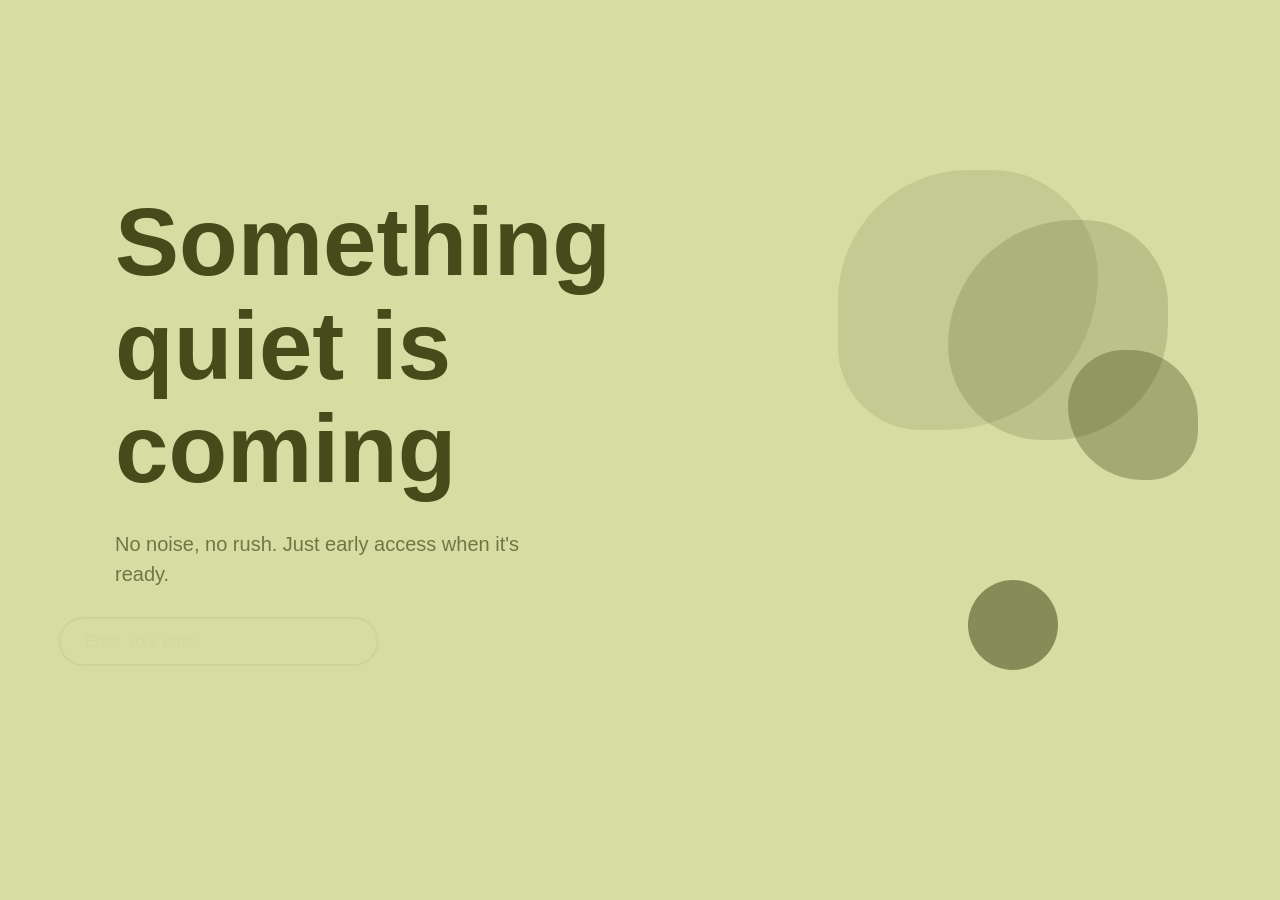
==== index.html @ 670f314c "feat: initial UI with animation" ====
<!DOCTYPE html>
<html lang="en">
<head>
  <meta charset="UTF-8">
  <meta name="viewport" content="width=device-width, initial-scale=1.0">
  <title>Yugen — Waitlist</title>
  <link rel="stylesheet" href="style.css">
  <script src="https://cdnjs.cloudflare.com/ajax/libs/gsap/3.12.5/gsap.min.js"></script>
</head>
<body>
  <section class="hero">
    <div class="wipe"></div>
    <div class="shapes">
      <div class="shape shape-1"></div>
      <div class="shape shape-2"></div>
      <div class="shape shape-3"></div>
      <div class="shape shape-4"></div>
    </div>
    <div class="content">
      <h1 class="headline"></h1>
      <p class="subtext">No noise, no rush. Just early access when it's ready.</p>
      <form class="waitlist-form">
        <input type="email" placeholder="Enter your email" required />
        <button type="submit">Join</button>
      </form>
      <p class="microtext"><span class="count" data-target="212">0</span> people already in — join before it's loud.</p>
    </div>
  </section>
  <script src="script.js"></script>
</body>
</html>
---- style.css ----
* {
  margin: 0;
  padding: 0;
  box-sizing: border-box;
}

body {
  font-family: -apple-system, BlinkMacSystemFont, "Segoe UI", Roboto, Helvetica, Arial, sans-serif;
  overflow: hidden;
  background: #454b1b;
}

.hero {
  position: relative;
  width: 100vw;
  height: 100vh;
  overflow: hidden;
  background: #d7dca3;
  --text-color: #454b1b;
  --btn-bg: #454b1b;
  --btn-text: #d7dca3;
  --input-border: #454b1b;
  --shape-color: #454b1b;
}

.wipe {
  position: absolute;
  inset: 0;
  background: #454b1b;
  transform: scaleX(0);
  transform-origin: left center;
  z-index: 1;
  pointer-events: none;
}

.shapes {
  position: absolute;
  right: 8vw;
  top: 50%;
  transform: translateY(-50%);
  z-index: 2;
  pointer-events: none;
  width: 320px;
  height: 400px;
}

.shape {
  position: absolute;
  background: var(--shape-color);
  will-change: transform, background-color;
}

.shape-1 {
  width: 220px;
  height: 220px;
  border-radius: 60% 40% 55% 45%;
  opacity: 0.18;
  top: -30px;
  right: 10px;
}

.shape-2 {
  width: 130px;
  height: 130px;
  border-radius: 45% 55% 40% 60%;
  opacity: 0.35;
  top: 100px;
  right: -20px;
}

.shape-3 {
  width: 260px;
  height: 260px;
  border-radius: 55% 45% 65% 35%;
  opacity: 0.12;
  top: -80px;
  right: 80px;
}

.shape-4 {
  width: 90px;
  height: 90px;
  border-radius: 50%;
  opacity: 0.55;
  bottom: -20px;
  right: 120px;
}

.content {
  position: relative;
  z-index: 3;
  display: flex;
  flex-direction: column;
  align-items: flex-start;
  justify-content: center;
  height: 100%;
  padding: 2rem 2rem 2rem max(2rem, 9vw);
  text-align: left;
  gap: 1.75rem;
  max-width: 36rem;
}

.headline {
  font-size: clamp(2.5rem, 8vw, 6rem);
  font-weight: 700;
  line-height: 1.08;
  color: var(--text-color);
  will-change: color;
}

.headline .word {
  display: inline-block;
  will-change: transform, opacity;
}

.subtext {
  font-size: clamp(1rem, 2vw, 1.25rem);
  color: var(--text-color);
  opacity: 0.7;
  max-width: 32rem;
  line-height: 1.5;
  will-change: color, transform, opacity;
}

.waitlist-form {
  display: flex;
  flex-direction: row;
  gap: 0.75rem;
  width: 100%;
  max-width: 28rem;
}

.waitlist-form input {
  flex: 1;
  max-width: 20rem;
  padding: 0.85rem 1.5rem;
  border: 2px solid var(--input-border);
  border-radius: 999px;
  background: transparent;
  font-size: 1rem;
  font-family: inherit;
  color: var(--text-color);
  outline: none;
  will-change: color, border-color, transform, opacity;
}

.waitlist-form input::placeholder {
  color: var(--text-color);
  opacity: 0.45;
}

.waitlist-form input:focus {
  outline: 2px solid var(--input-border);
  outline-offset: 2px;
}

.waitlist-form button {
  padding: 0.85rem 2rem;
  border: none;
  border-radius: 999px;
  background: var(--btn-bg);
  color: var(--btn-text);
  font-size: 1rem;
  font-weight: 600;
  font-family: inherit;
  cursor: pointer;
  white-space: nowrap;
  will-change: transform, opacity, color, background-color;
}

.microtext {
  font-size: 0.875rem;
  color: var(--text-color);
  opacity: 0.6;
  will-change: color, transform, opacity;
}

.count {
  font-variant-numeric: tabular-nums;
}

@media (max-width: 768px) {
  .shapes {
    display: none;
  }

  .content {
    align-items: center;
    text-align: center;
    padding: 1.5rem;
    max-width: 100%;
  }

  .waitlist-form {
    flex-direction: column;
    align-items: stretch;
  }

  .waitlist-form input {
    max-width: 100%;
  }

  .waitlist-form button {
    width: 100%;
  }
}

@media (max-width: 600px) {
  .content {
    gap: 1.25rem;
  }
}

@media (max-height: 500px) {
  .content {
    gap: 0.75rem;
    padding: 1rem;
  }
}
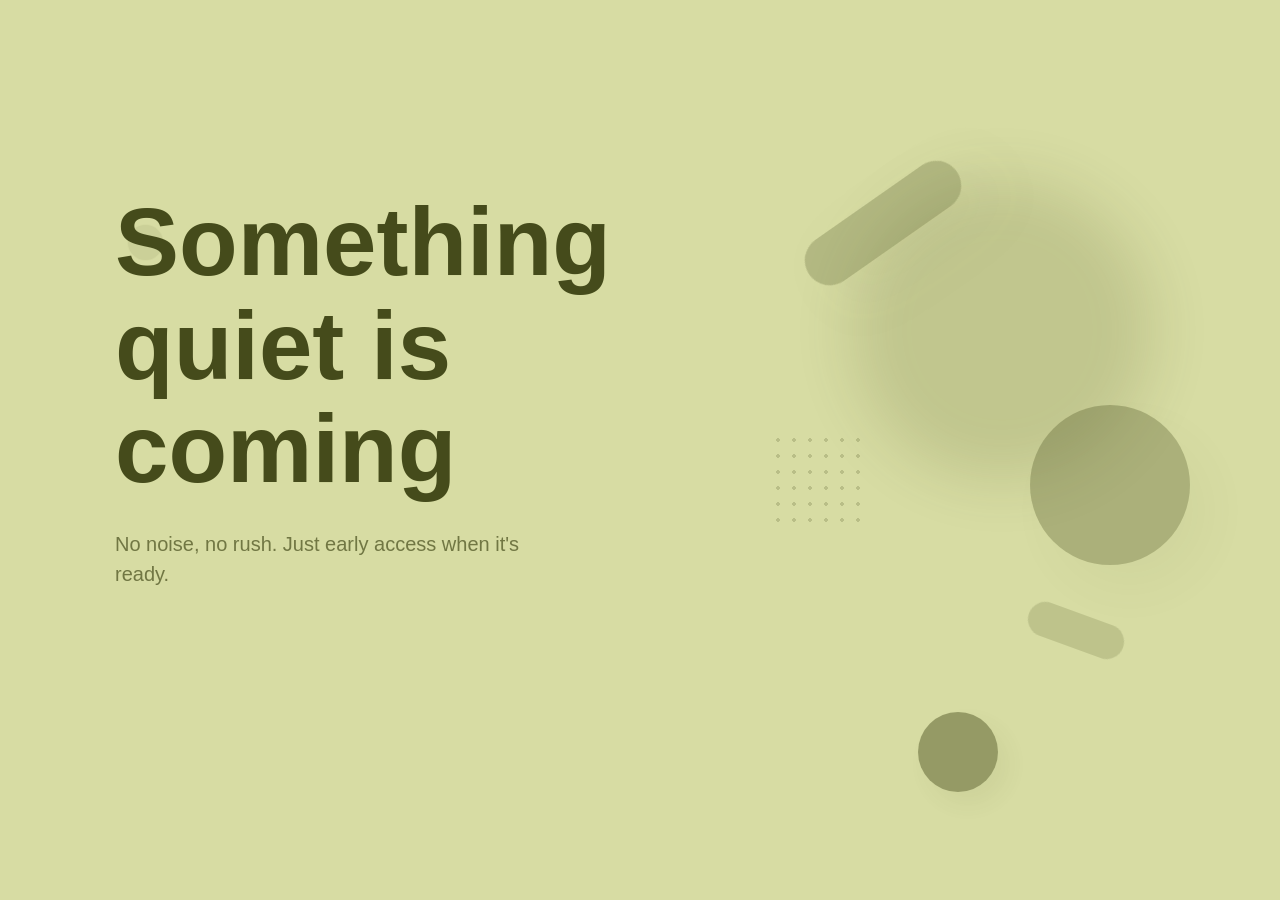
==== commit 2aa226a1: "feat: change animation direction" ====
--- a/index.html
+++ b/index.html
@@ -15,6 +15,9 @@
       <div class="shape shape-2"></div>
       <div class="shape shape-3"></div>
       <div class="shape shape-4"></div>
+      <div class="shape shape-5"></div>
+      <div class="shape shape-6"></div>
+      <div class="shape shape-7"></div>
     </div>
     <div class="content">
       <h1 class="headline"></h1>
--- a/style.css
+++ b/style.css
@@ -35,55 +35,93 @@
 
 .shapes {
   position: absolute;
-  right: 8vw;
-  top: 50%;
-  transform: translateY(-50%);
+  inset: 0;
   z-index: 2;
   pointer-events: none;
-  width: 320px;
-  height: 400px;
+  overflow: hidden;
 }
 
 .shape {
   position: absolute;
+  will-change: transform, background-color;
+}
+
+.shape-1 {
+  width: 300px;
+  height: 300px;
+  border-radius: 50%;
+  background: #454b1b;
+  opacity: 0.15;
+  filter: blur(30px);
+  top: 20%;
+  right: 10%;
+}
+
+.shape-2 {
+  width: 160px;
+  height: 160px;
+  border-radius: 50%;
   background: var(--shape-color);
-  will-change: transform, background-color;
-}
-
-.shape-1 {
-  width: 220px;
-  height: 220px;
-  border-radius: 60% 40% 55% 45%;
+  opacity: 0.3;
+  top: 45%;
+  right: 7%;
+  box-shadow: 20px 25px 50px rgba(69, 75, 27, 0.15);
+}
+
+.shape-3 {
+  width: 80px;
+  height: 80px;
+  border-radius: 50%;
+  background: var(--shape-color);
+  opacity: 0.45;
+  bottom: 12%;
+  right: 22%;
+  box-shadow: 10px 12px 25px rgba(69, 75, 27, 0.15);
+}
+
+.shape-4 {
+  width: 180px;
+  height: 50px;
+  border-radius: 999px;
+  background: var(--shape-color);
+  opacity: 0.25;
+  top: 22%;
+  right: 24%;
+  transform: rotate(-35deg);
+  transform-origin: center;
+  box-shadow: 20px 25px 50px rgba(69, 75, 27, 0.15);
+}
+
+.shape-5 {
+  width: 100px;
+  height: 35px;
+  border-radius: 999px;
+  background: #454b1b;
   opacity: 0.18;
-  top: -30px;
-  right: 10px;
-}
-
-.shape-2 {
-  width: 130px;
-  height: 130px;
-  border-radius: 45% 55% 40% 60%;
-  opacity: 0.35;
-  top: 100px;
-  right: -20px;
-}
-
-.shape-3 {
-  width: 260px;
-  height: 260px;
-  border-radius: 55% 45% 65% 35%;
-  opacity: 0.12;
-  top: -80px;
-  right: 80px;
-}
-
-.shape-4 {
-  width: 90px;
-  height: 90px;
-  border-radius: 50%;
-  opacity: 0.55;
-  bottom: -20px;
-  right: 120px;
+  bottom: 28%;
+  right: 12%;
+  transform: rotate(20deg);
+  transform-origin: center;
+}
+
+.shape-6 {
+  width: 100px;
+  height: 100px;
+  background-image: radial-gradient(#454b1b 2px, transparent 2px);
+  background-size: 16px 16px;
+  opacity: 0.2;
+  top: 48%;
+  right: 32%;
+}
+
+.shape-7 {
+  width: 35px;
+  height: 35px;
+  border-radius: 50%;
+  background: #454b1b;
+  opacity: 0.08;
+  top: 25%;
+  left: 10%;
 }
 
 .content {
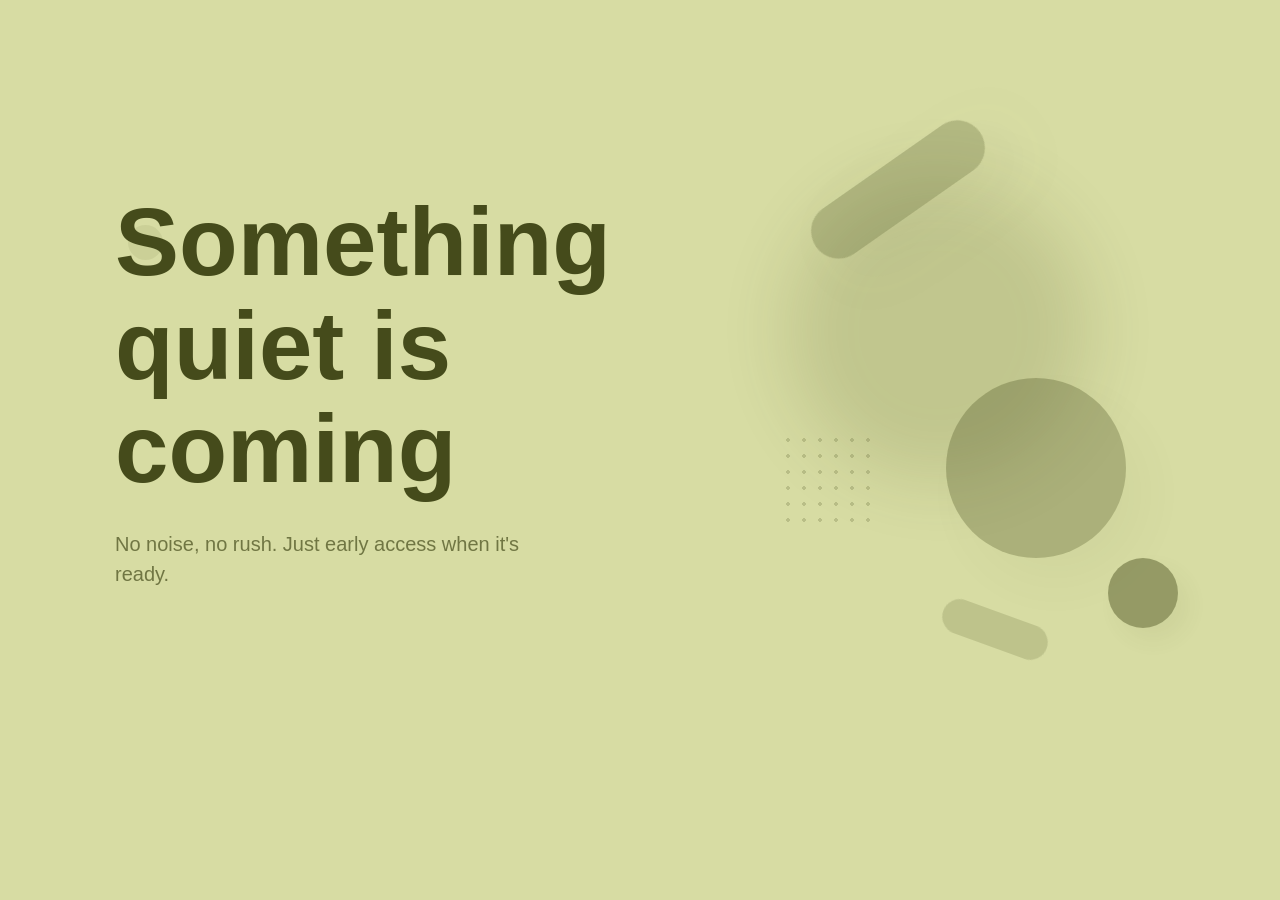
==== commit 1227a9ef: "feat: fix shape color" ====
--- a/index.html
+++ b/index.html
@@ -10,23 +10,25 @@
 <body>
   <section class="hero">
     <div class="wipe"></div>
-    <div class="shapes">
-      <div class="shape shape-1"></div>
-      <div class="shape shape-2"></div>
-      <div class="shape shape-3"></div>
-      <div class="shape shape-4"></div>
-      <div class="shape shape-5"></div>
-      <div class="shape shape-6"></div>
-      <div class="shape shape-7"></div>
-    </div>
-    <div class="content">
-      <h1 class="headline"></h1>
-      <p class="subtext">No noise, no rush. Just early access when it's ready.</p>
-      <form class="waitlist-form">
-        <input type="email" placeholder="Enter your email" required />
-        <button type="submit">Join</button>
-      </form>
-      <p class="microtext"><span class="count" data-target="212">0</span> people already in — join before it's loud.</p>
+    <div class="hero-container">
+      <div class="shapes">
+        <div class="shape shape-1"></div>
+        <div class="shape shape-2"></div>
+        <div class="shape shape-3"></div>
+        <div class="shape shape-4"></div>
+        <div class="shape shape-5"></div>
+        <div class="shape shape-6"></div>
+        <div class="shape shape-7"></div>
+      </div>
+      <div class="content">
+        <h1 class="headline"></h1>
+        <p class="subtext">No noise, no rush. Just early access when it's ready.</p>
+        <form class="waitlist-form">
+          <input type="email" placeholder="Enter your email" required />
+          <button type="submit">Join</button>
+        </form>
+        <p class="microtext"><span class="count" data-target="212">0</span> people already in — join before it's loud.</p>
+      </div>
     </div>
   </section>
   <script src="script.js"></script>
--- a/style.css
+++ b/style.css
@@ -23,6 +23,15 @@
   --shape-color: #454b1b;
 }
 
+.hero-container {
+  position: relative;
+  width: 100%;
+  max-width: 1440px;
+  height: 100%;
+  margin: 0 auto;
+  z-index: 2;
+}
+
 .wipe {
   position: absolute;
   inset: 0;
@@ -52,62 +61,62 @@
   border-radius: 50%;
   background: #454b1b;
   opacity: 0.15;
-  filter: blur(30px);
+  filter: blur(35px);
   top: 20%;
-  right: 10%;
+  right: 15%;
 }
 
 .shape-2 {
-  width: 160px;
-  height: 160px;
+  width: 180px;
+  height: 180px;
   border-radius: 50%;
   background: var(--shape-color);
   opacity: 0.3;
-  top: 45%;
-  right: 7%;
+  top: 42%;
+  right: 12%;
   box-shadow: 20px 25px 50px rgba(69, 75, 27, 0.15);
 }
 
 .shape-3 {
-  width: 80px;
-  height: 80px;
+  width: 70px;
+  height: 70px;
   border-radius: 50%;
   background: var(--shape-color);
   opacity: 0.45;
-  bottom: 12%;
-  right: 22%;
+  top: 62%;
+  right: 8%;
   box-shadow: 10px 12px 25px rgba(69, 75, 27, 0.15);
 }
 
 .shape-4 {
-  width: 180px;
-  height: 50px;
+  width: 200px;
+  height: 55px;
   border-radius: 999px;
   background: var(--shape-color);
   opacity: 0.25;
-  top: 22%;
-  right: 24%;
+  top: 18%;
+  right: 22%;
   transform: rotate(-35deg);
   transform-origin: center;
   box-shadow: 20px 25px 50px rgba(69, 75, 27, 0.15);
 }
 
 .shape-5 {
-  width: 100px;
+  width: 110px;
   height: 35px;
   border-radius: 999px;
   background: #454b1b;
   opacity: 0.18;
-  bottom: 28%;
-  right: 12%;
+  top: 68%;
+  right: 18%;
   transform: rotate(20deg);
   transform-origin: center;
 }
 
 .shape-6 {
-  width: 100px;
-  height: 100px;
-  background-image: radial-gradient(#454b1b 2px, transparent 2px);
+  width: 90px;
+  height: 90px;
+  background-image: radial-gradient(var(--shape-color) 2px, transparent 2px);
   background-size: 16px 16px;
   opacity: 0.2;
   top: 48%;
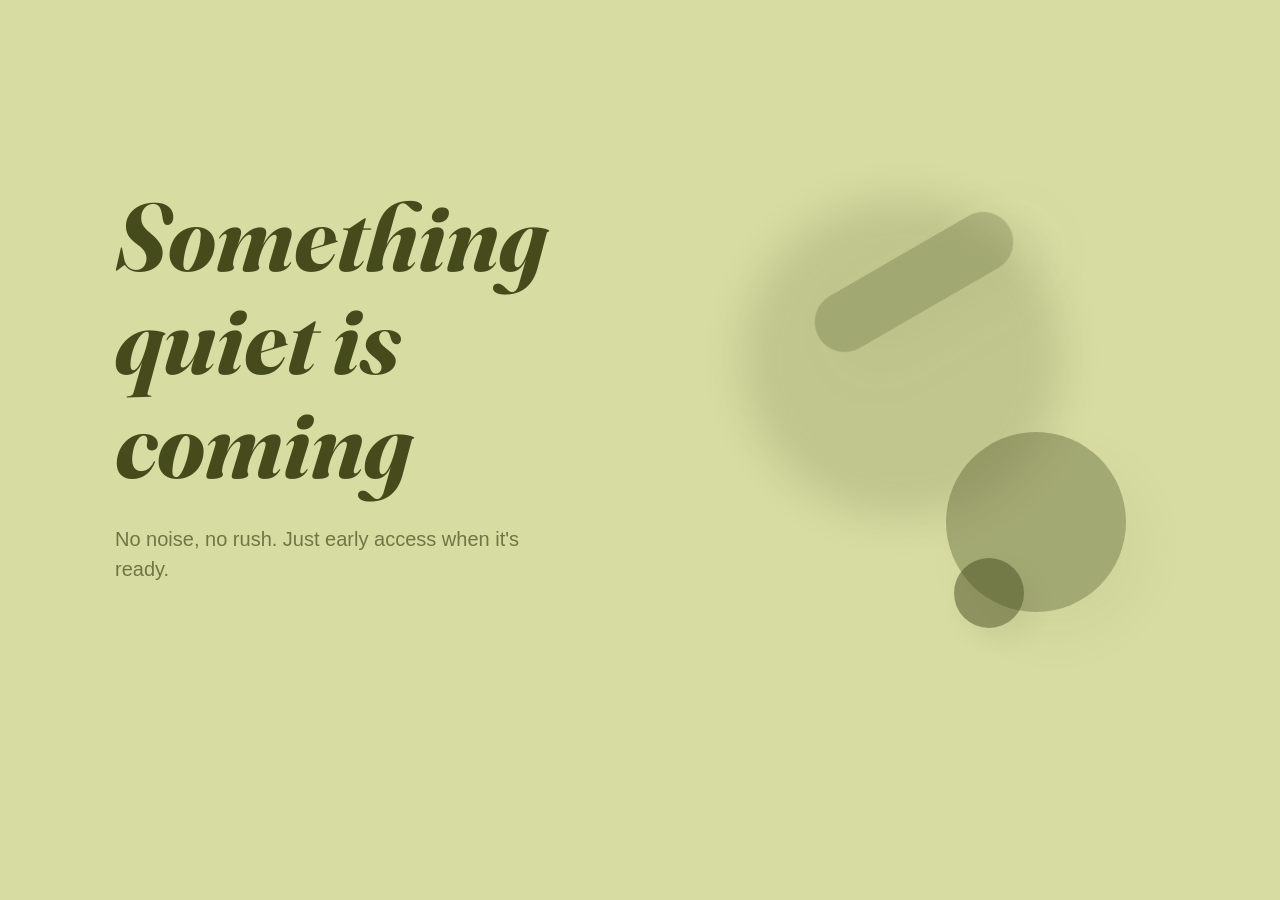
==== commit 2d6f3de9: "feat: switch font to fraunces" ====
--- a/index.html
+++ b/index.html
@@ -5,6 +5,9 @@
   <meta name="viewport" content="width=device-width, initial-scale=1.0">
   <title>Yugen — Waitlist</title>
   <link rel="stylesheet" href="style.css">
+  <link rel="preconnect" href="https://fonts.googleapis.com">
+  <link rel="preconnect" href="https://fonts.gstatic.com" crossorigin>
+  <link href="https://fonts.googleapis.com/css2?family=Fraunces:ital,opsz,wght@0,9..144,600..900;1,9..144,600..900&display=swap" rel="stylesheet">
   <script src="https://cdnjs.cloudflare.com/ajax/libs/gsap/3.12.5/gsap.min.js"></script>
 </head>
 <body>
@@ -16,9 +19,6 @@
         <div class="shape shape-2"></div>
         <div class="shape shape-3"></div>
         <div class="shape shape-4"></div>
-        <div class="shape shape-5"></div>
-        <div class="shape shape-6"></div>
-        <div class="shape shape-7"></div>
       </div>
       <div class="content">
         <h1 class="headline"></h1>
--- a/style.css
+++ b/style.css
@@ -56,14 +56,14 @@
 }
 
 .shape-1 {
-  width: 300px;
-  height: 300px;
+  width: 320px;
+  height: 320px;
   border-radius: 50%;
   background: #454b1b;
   opacity: 0.15;
-  filter: blur(35px);
-  top: 20%;
-  right: 15%;
+  filter: blur(20px);
+  top: 22%;
+  right: 17%;
 }
 
 .shape-2 {
@@ -71,66 +71,34 @@
   height: 180px;
   border-radius: 50%;
   background: var(--shape-color);
-  opacity: 0.3;
-  top: 42%;
+  opacity: 0.35;
+  top: 48%;
   right: 12%;
   box-shadow: 20px 25px 50px rgba(69, 75, 27, 0.15);
 }
 
 .shape-3 {
+  width: 220px;
+  height: 60px;
+  border-radius: 999px;
+  background: var(--shape-color);
+  opacity: 0.25;
+  top: 28%;
+  right: 20%;
+  transform: rotate(-30deg);
+  transform-origin: center;
+  box-shadow: 20px 25px 50px rgba(69, 75, 27, 0.15);
+}
+
+.shape-4 {
   width: 70px;
   height: 70px;
   border-radius: 50%;
   background: var(--shape-color);
-  opacity: 0.45;
+  opacity: 0.50;
   top: 62%;
-  right: 8%;
+  right: 20%;
   box-shadow: 10px 12px 25px rgba(69, 75, 27, 0.15);
-}
-
-.shape-4 {
-  width: 200px;
-  height: 55px;
-  border-radius: 999px;
-  background: var(--shape-color);
-  opacity: 0.25;
-  top: 18%;
-  right: 22%;
-  transform: rotate(-35deg);
-  transform-origin: center;
-  box-shadow: 20px 25px 50px rgba(69, 75, 27, 0.15);
-}
-
-.shape-5 {
-  width: 110px;
-  height: 35px;
-  border-radius: 999px;
-  background: #454b1b;
-  opacity: 0.18;
-  top: 68%;
-  right: 18%;
-  transform: rotate(20deg);
-  transform-origin: center;
-}
-
-.shape-6 {
-  width: 90px;
-  height: 90px;
-  background-image: radial-gradient(var(--shape-color) 2px, transparent 2px);
-  background-size: 16px 16px;
-  opacity: 0.2;
-  top: 48%;
-  right: 32%;
-}
-
-.shape-7 {
-  width: 35px;
-  height: 35px;
-  border-radius: 50%;
-  background: #454b1b;
-  opacity: 0.08;
-  top: 25%;
-  left: 10%;
 }
 
 .content {
@@ -148,8 +116,11 @@
 }
 
 .headline {
+  font-family: 'Fraunces', serif;
   font-size: clamp(2.5rem, 8vw, 6rem);
   font-weight: 700;
+  font-optical-sizing: auto;
+  font-style: italic;
   line-height: 1.08;
   color: var(--text-color);
   will-change: color;
@@ -172,19 +143,19 @@
 .waitlist-form {
   display: flex;
   flex-direction: row;
-  gap: 0.75rem;
+  gap: 1rem;
   width: 100%;
-  max-width: 28rem;
+  max-width: 32rem;
 }
 
 .waitlist-form input {
   flex: 1;
-  max-width: 20rem;
-  padding: 0.85rem 1.5rem;
+  max-width: 22rem;
+  padding: 1.05rem 1.75rem;
   border: 2px solid var(--input-border);
   border-radius: 999px;
   background: transparent;
-  font-size: 1rem;
+  font-size: 1.15rem;
   font-family: inherit;
   color: var(--text-color);
   outline: none;
@@ -202,12 +173,12 @@
 }
 
 .waitlist-form button {
-  padding: 0.85rem 2rem;
+  padding: 1.05rem 2.25rem;
   border: none;
   border-radius: 999px;
   background: var(--btn-bg);
   color: var(--btn-text);
-  font-size: 1rem;
+  font-size: 1.15rem;
   font-weight: 600;
   font-family: inherit;
   cursor: pointer;
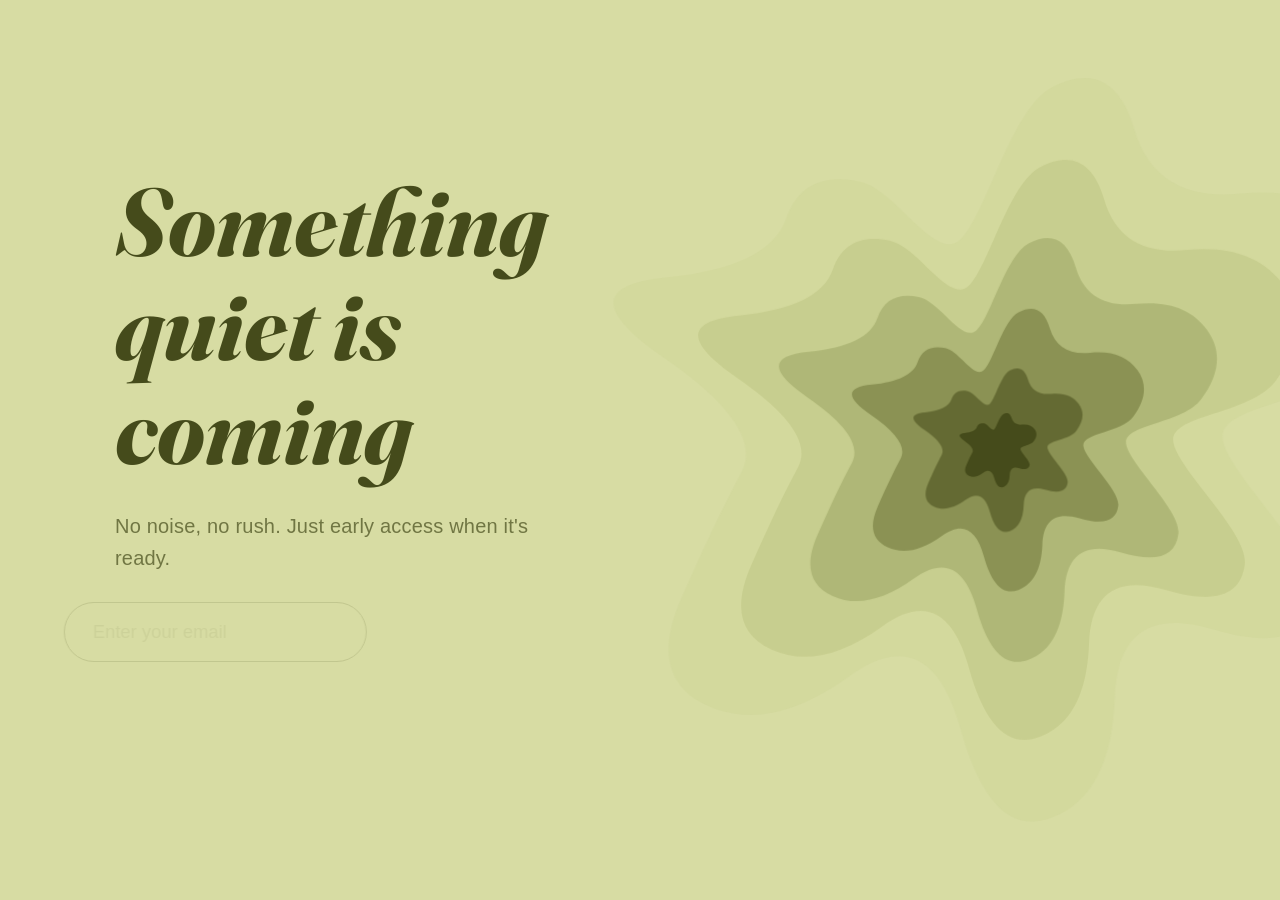
==== commit fc2b1798: "feat: add decorative blobs" ====
--- a/index.html
+++ b/index.html
@@ -14,12 +14,32 @@
   <section class="hero">
     <div class="wipe"></div>
     <div class="hero-container">
-      <div class="shapes">
-        <div class="shape shape-1"></div>
-        <div class="shape shape-2"></div>
-        <div class="shape shape-3"></div>
-        <div class="shape shape-4"></div>
+
+      <!-- Blob: one <svg> per ring, stacked via absolute centering -->
+      <div class="blob-wrapper">
+        <div class="blob-stack">
+          <!-- Outermost ring first (rendered behind) -->
+          <svg class="blob-ring ring-1" xmlns="http://www.w3.org/2000/svg" viewBox="0 0 412 399">
+            <path d="M326.393 193.71c3 19.333 51.776 62.529 49.109 84.195-2.666 21.667-20.833 27.5-54.5 17.5-33.666-10-51.166 2.334-52.5 37-1.333 34.667-12.666 56-34 64-21.333 8-37.5-7.833-48.5-47.5-11-39.666-30.833-49.166-59.5-28.5-28.666 20.667-54 26-76 16s-26.666-29.333-14-58c12.667-28.666 23.334-51 32-67 8.667-16-5.166-36.5-41.5-61.5-36.333-25-36-39.333 1-43 37-3.666 58.5-14.166 64.5-31.5 6-17.333 19-24 39-20s40.834 44.334 54.5 31c13.667-13.333 27.334-70.5 49-81.5 21.667-11 36.334-3.5 44 22.5 7.667 26 26.667 37.5 57 34.5 30.334-3 52.5 5.167 66.5 24.5 14 19.334 12.167 41-5.5 65-17.666 24-73.609 22.971-70.609 42.305Z"/>
+          </svg>
+          <svg class="blob-ring ring-2" xmlns="http://www.w3.org/2000/svg" viewBox="0 0 412 399">
+            <path d="M326.393 193.71c3 19.333 51.776 62.529 49.109 84.195-2.666 21.667-20.833 27.5-54.5 17.5-33.666-10-51.166 2.334-52.5 37-1.333 34.667-12.666 56-34 64-21.333 8-37.5-7.833-48.5-47.5-11-39.666-30.833-49.166-59.5-28.5-28.666 20.667-54 26-76 16s-26.666-29.333-14-58c12.667-28.666 23.334-51 32-67 8.667-16-5.166-36.5-41.5-61.5-36.333-25-36-39.333 1-43 37-3.666 58.5-14.166 64.5-31.5 6-17.333 19-24 39-20s40.834 44.334 54.5 31c13.667-13.333 27.334-70.5 49-81.5 21.667-11 36.334-3.5 44 22.5 7.667 26 26.667 37.5 57 34.5 30.334-3 52.5 5.167 66.5 24.5 14 19.334 12.167 41-5.5 65-17.666 24-73.609 22.971-70.609 42.305Z"/>
+          </svg>
+          <svg class="blob-ring ring-3" xmlns="http://www.w3.org/2000/svg" viewBox="0 0 412 399">
+            <path d="M326.393 193.71c3 19.333 51.776 62.529 49.109 84.195-2.666 21.667-20.833 27.5-54.5 17.5-33.666-10-51.166 2.334-52.5 37-1.333 34.667-12.666 56-34 64-21.333 8-37.5-7.833-48.5-47.5-11-39.666-30.833-49.166-59.5-28.5-28.666 20.667-54 26-76 16s-26.666-29.333-14-58c12.667-28.666 23.334-51 32-67 8.667-16-5.166-36.5-41.5-61.5-36.333-25-36-39.333 1-43 37-3.666 58.5-14.166 64.5-31.5 6-17.333 19-24 39-20s40.834 44.334 54.5 31c13.667-13.333 27.334-70.5 49-81.5 21.667-11 36.334-3.5 44 22.5 7.667 26 26.667 37.5 57 34.5 30.334-3 52.5 5.167 66.5 24.5 14 19.334 12.167 41-5.5 65-17.666 24-73.609 22.971-70.609 42.305Z"/>
+          </svg>
+          <svg class="blob-ring ring-4" xmlns="http://www.w3.org/2000/svg" viewBox="0 0 412 399">
+            <path d="M326.393 193.71c3 19.333 51.776 62.529 49.109 84.195-2.666 21.667-20.833 27.5-54.5 17.5-33.666-10-51.166 2.334-52.5 37-1.333 34.667-12.666 56-34 64-21.333 8-37.5-7.833-48.5-47.5-11-39.666-30.833-49.166-59.5-28.5-28.666 20.667-54 26-76 16s-26.666-29.333-14-58c12.667-28.666 23.334-51 32-67 8.667-16-5.166-36.5-41.5-61.5-36.333-25-36-39.333 1-43 37-3.666 58.5-14.166 64.5-31.5 6-17.333 19-24 39-20s40.834 44.334 54.5 31c13.667-13.333 27.334-70.5 49-81.5 21.667-11 36.334-3.5 44 22.5 7.667 26 26.667 37.5 57 34.5 30.334-3 52.5 5.167 66.5 24.5 14 19.334 12.167 41-5.5 65-17.666 24-73.609 22.971-70.609 42.305Z"/>
+          </svg>
+          <svg class="blob-ring ring-5" xmlns="http://www.w3.org/2000/svg" viewBox="0 0 412 399">
+            <path d="M326.393 193.71c3 19.333 51.776 62.529 49.109 84.195-2.666 21.667-20.833 27.5-54.5 17.5-33.666-10-51.166 2.334-52.5 37-1.333 34.667-12.666 56-34 64-21.333 8-37.5-7.833-48.5-47.5-11-39.666-30.833-49.166-59.5-28.5-28.666 20.667-54 26-76 16s-26.666-29.333-14-58c12.667-28.666 23.334-51 32-67 8.667-16-5.166-36.5-41.5-61.5-36.333-25-36-39.333 1-43 37-3.666 58.5-14.166 64.5-31.5 6-17.333 19-24 39-20s40.834 44.334 54.5 31c13.667-13.333 27.334-70.5 49-81.5 21.667-11 36.334-3.5 44 22.5 7.667 26 26.667 37.5 57 34.5 30.334-3 52.5 5.167 66.5 24.5 14 19.334 12.167 41-5.5 65-17.666 24-73.609 22.971-70.609 42.305Z"/>
+          </svg>
+          <svg class="blob-ring ring-6" xmlns="http://www.w3.org/2000/svg" viewBox="0 0 412 399">
+            <path d="M326.393 193.71c3 19.333 51.776 62.529 49.109 84.195-2.666 21.667-20.833 27.5-54.5 17.5-33.666-10-51.166 2.334-52.5 37-1.333 34.667-12.666 56-34 64-21.333 8-37.5-7.833-48.5-47.5-11-39.666-30.833-49.166-59.5-28.5-28.666 20.667-54 26-76 16s-26.666-29.333-14-58c12.667-28.666 23.334-51 32-67 8.667-16-5.166-36.5-41.5-61.5-36.333-25-36-39.333 1-43 37-3.666 58.5-14.166 64.5-31.5 6-17.333 19-24 39-20s40.834 44.334 54.5 31c13.667-13.333 27.334-70.5 49-81.5 21.667-11 36.334-3.5 44 22.5 7.667 26 26.667 37.5 57 34.5 30.334-3 52.5 5.167 66.5 24.5 14 19.334 12.167 41-5.5 65-17.666 24-73.609 22.971-70.609 42.305Z"/>
+          </svg>
+        </div>
       </div>
+
       <div class="content">
         <h1 class="headline"></h1>
         <p class="subtext">No noise, no rush. Just early access when it's ready.</p>
--- a/style.css
+++ b/style.css
@@ -20,7 +20,13 @@
   --btn-bg: #454b1b;
   --btn-text: #d7dca3;
   --input-border: #454b1b;
-  --shape-color: #454b1b;
+  /* Per-ring color variables — 6 rings, swapped on hover via GSAP */
+  --ring1-fill: #c3ca85; --ring1-opacity: 0.2;
+  --ring2-fill: #b6bd7a; --ring2-opacity: 0.4;
+  --ring3-fill: #9aa363; --ring3-opacity: 0.52;
+  --ring4-fill: #7d8447; --ring4-opacity: 0.72;
+  --ring5-fill: #5f652f; --ring5-opacity: 0.88;
+  --ring6-fill: #454b1b; --ring6-opacity: 1;
 }
 
 .hero-container {
@@ -42,65 +48,51 @@
   pointer-events: none;
 }
 
-.shapes {
+/* ---- Blob stack (one SVG per ring, absolutely centred) ---- */
+.blob-wrapper {
   position: absolute;
-  inset: 0;
-  z-index: 2;
+  top: 50%;
+  right: -8vw;
+  transform: translateY(-50%);
+  width: min(60vw, 820px);
+  height: auto;
+  z-index: 0;
   pointer-events: none;
-  overflow: hidden;
-}
-
-.shape {
+}
+
+.blob-stack {
+  position: relative;
+  width: 100%;
+  /* height matches viewBox aspect ratio 412:399 ≈ 0.969 */
+  padding-bottom: 96.8%;
+}
+
+.blob-ring {
   position: absolute;
-  will-change: transform, background-color;
-}
-
-.shape-1 {
-  width: 320px;
-  height: 320px;
-  border-radius: 50%;
-  background: #454b1b;
-  opacity: 0.15;
-  filter: blur(20px);
-  top: 22%;
-  right: 17%;
-}
-
-.shape-2 {
-  width: 180px;
-  height: 180px;
-  border-radius: 50%;
-  background: var(--shape-color);
-  opacity: 0.35;
-  top: 48%;
-  right: 12%;
-  box-shadow: 20px 25px 50px rgba(69, 75, 27, 0.15);
-}
-
-.shape-3 {
-  width: 220px;
-  height: 60px;
-  border-radius: 999px;
-  background: var(--shape-color);
-  opacity: 0.25;
-  top: 28%;
-  right: 20%;
-  transform: rotate(-30deg);
-  transform-origin: center;
-  box-shadow: 20px 25px 50px rgba(69, 75, 27, 0.15);
-}
-
-.shape-4 {
-  width: 70px;
-  height: 70px;
-  border-radius: 50%;
-  background: var(--shape-color);
-  opacity: 0.50;
-  top: 62%;
-  right: 20%;
-  box-shadow: 10px 12px 25px rgba(69, 75, 27, 0.15);
-}
-
+  top: 50%;
+  left: 50%;
+  transform: translate(-50%, -50%);
+  overflow: visible;
+  will-change: width, height, opacity;
+}
+
+/* Outermost = largest. 6 rings, wider gaps for more visible depth. */
+.ring-1 { width: 100%;  height: 100%;  }
+.ring-2 { width: 78%;   height: 78%;   }
+.ring-3 { width: 57%;   height: 57%;   }
+.ring-4 { width: 38%;   height: 38%;   }
+.ring-5 { width: 22%;   height: 22%;   }
+.ring-6 { width: 10%;   height: 10%;   }
+
+/* Path fill + opacity driven by CSS vars for hover-swap */
+.ring-1 path { fill: var(--ring1-fill); opacity: var(--ring1-opacity); }
+.ring-2 path { fill: var(--ring2-fill); opacity: var(--ring2-opacity); }
+.ring-3 path { fill: var(--ring3-fill); opacity: var(--ring3-opacity); }
+.ring-4 path { fill: var(--ring4-fill); opacity: var(--ring4-opacity); }
+.ring-5 path { fill: var(--ring5-fill); opacity: var(--ring5-opacity); }
+.ring-6 path { fill: var(--ring6-fill); opacity: var(--ring6-opacity); }
+
+/* ---- Content ---- */
 .content {
   position: relative;
   z-index: 3;
@@ -136,14 +128,15 @@
   color: var(--text-color);
   opacity: 0.7;
   max-width: 32rem;
-  line-height: 1.5;
+  line-height: 1.6;
+  letter-spacing: 0.01em;
   will-change: color, transform, opacity;
 }
 
 .waitlist-form {
   display: flex;
   flex-direction: row;
-  gap: 1rem;
+  gap: 16px;
   width: 100%;
   max-width: 32rem;
 }
@@ -151,8 +144,8 @@
 .waitlist-form input {
   flex: 1;
   max-width: 22rem;
-  padding: 1.05rem 1.75rem;
-  border: 2px solid var(--input-border);
+  padding: 18px 28px;
+  border: 1px solid var(--input-border);
   border-radius: 999px;
   background: transparent;
   font-size: 1.15rem;
@@ -173,7 +166,7 @@
 }
 
 .waitlist-form button {
-  padding: 1.05rem 2.25rem;
+  padding: 18px 36px;
   border: none;
   border-radius: 999px;
   background: var(--btn-bg);
@@ -187,6 +180,7 @@
 }
 
 .microtext {
+  margin-top: 24px;
   font-size: 0.875rem;
   color: var(--text-color);
   opacity: 0.6;
@@ -198,7 +192,7 @@
 }
 
 @media (max-width: 768px) {
-  .shapes {
+  .blob-wrapper {
     display: none;
   }
 
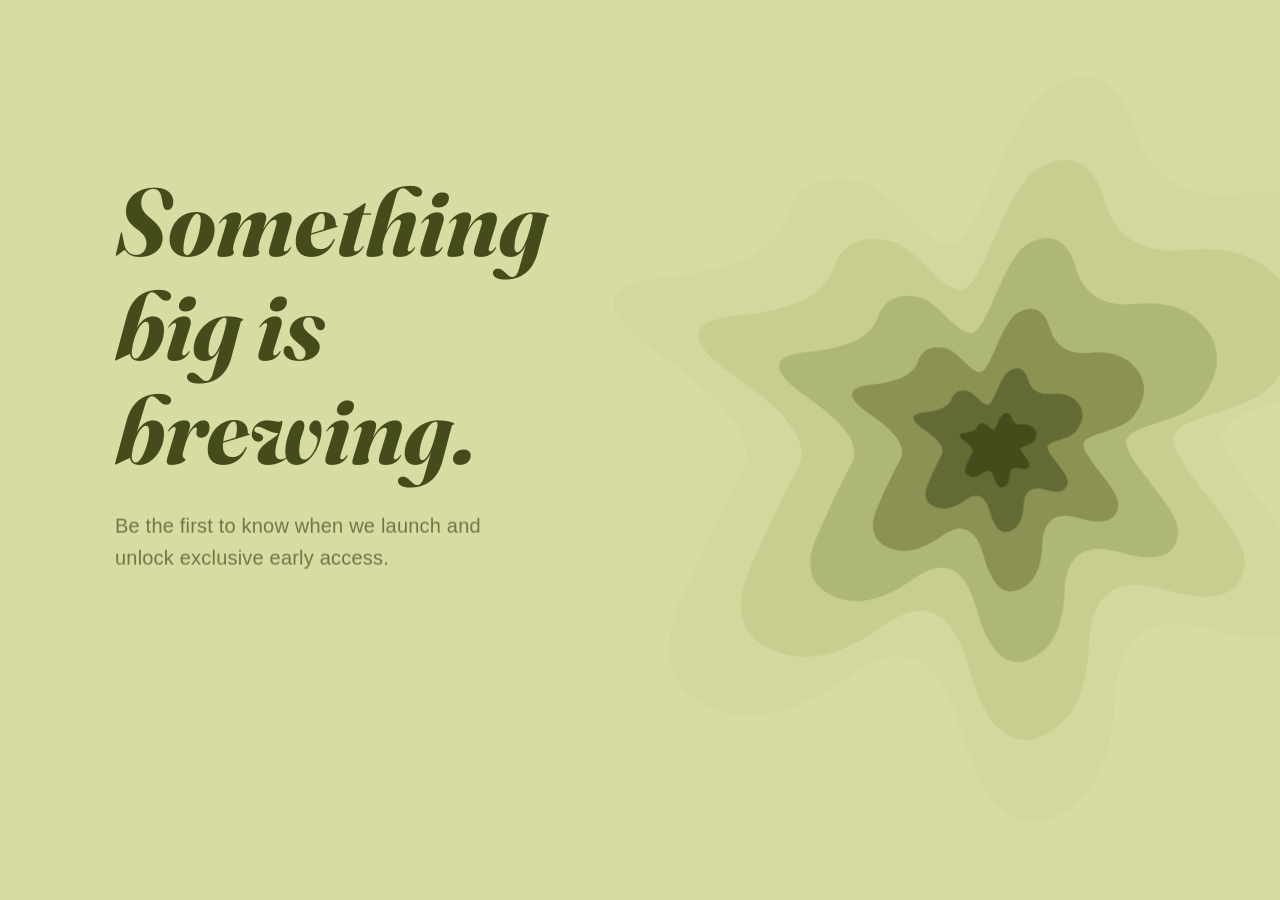
==== commit adcee115: "feat: replace dummy cpoies with actual ones" ====
--- a/index.html
+++ b/index.html
@@ -42,12 +42,12 @@
 
       <div class="content">
         <h1 class="headline"></h1>
-        <p class="subtext">No noise, no rush. Just early access when it's ready.</p>
+        <p class="subtext">Be the first to know when we launch and unlock exclusive early access.</p>
         <form class="waitlist-form">
           <input type="email" placeholder="Enter your email" required />
-          <button type="submit">Join</button>
+          <button type="submit">Get on the list</button>
         </form>
-        <p class="microtext"><span class="count" data-target="212">0</span> people already in — join before it's loud.</p>
+        <p class="microtext"><span class="count" data-target="212">0</span> people already waiting.</p>
       </div>
     </div>
   </section>
